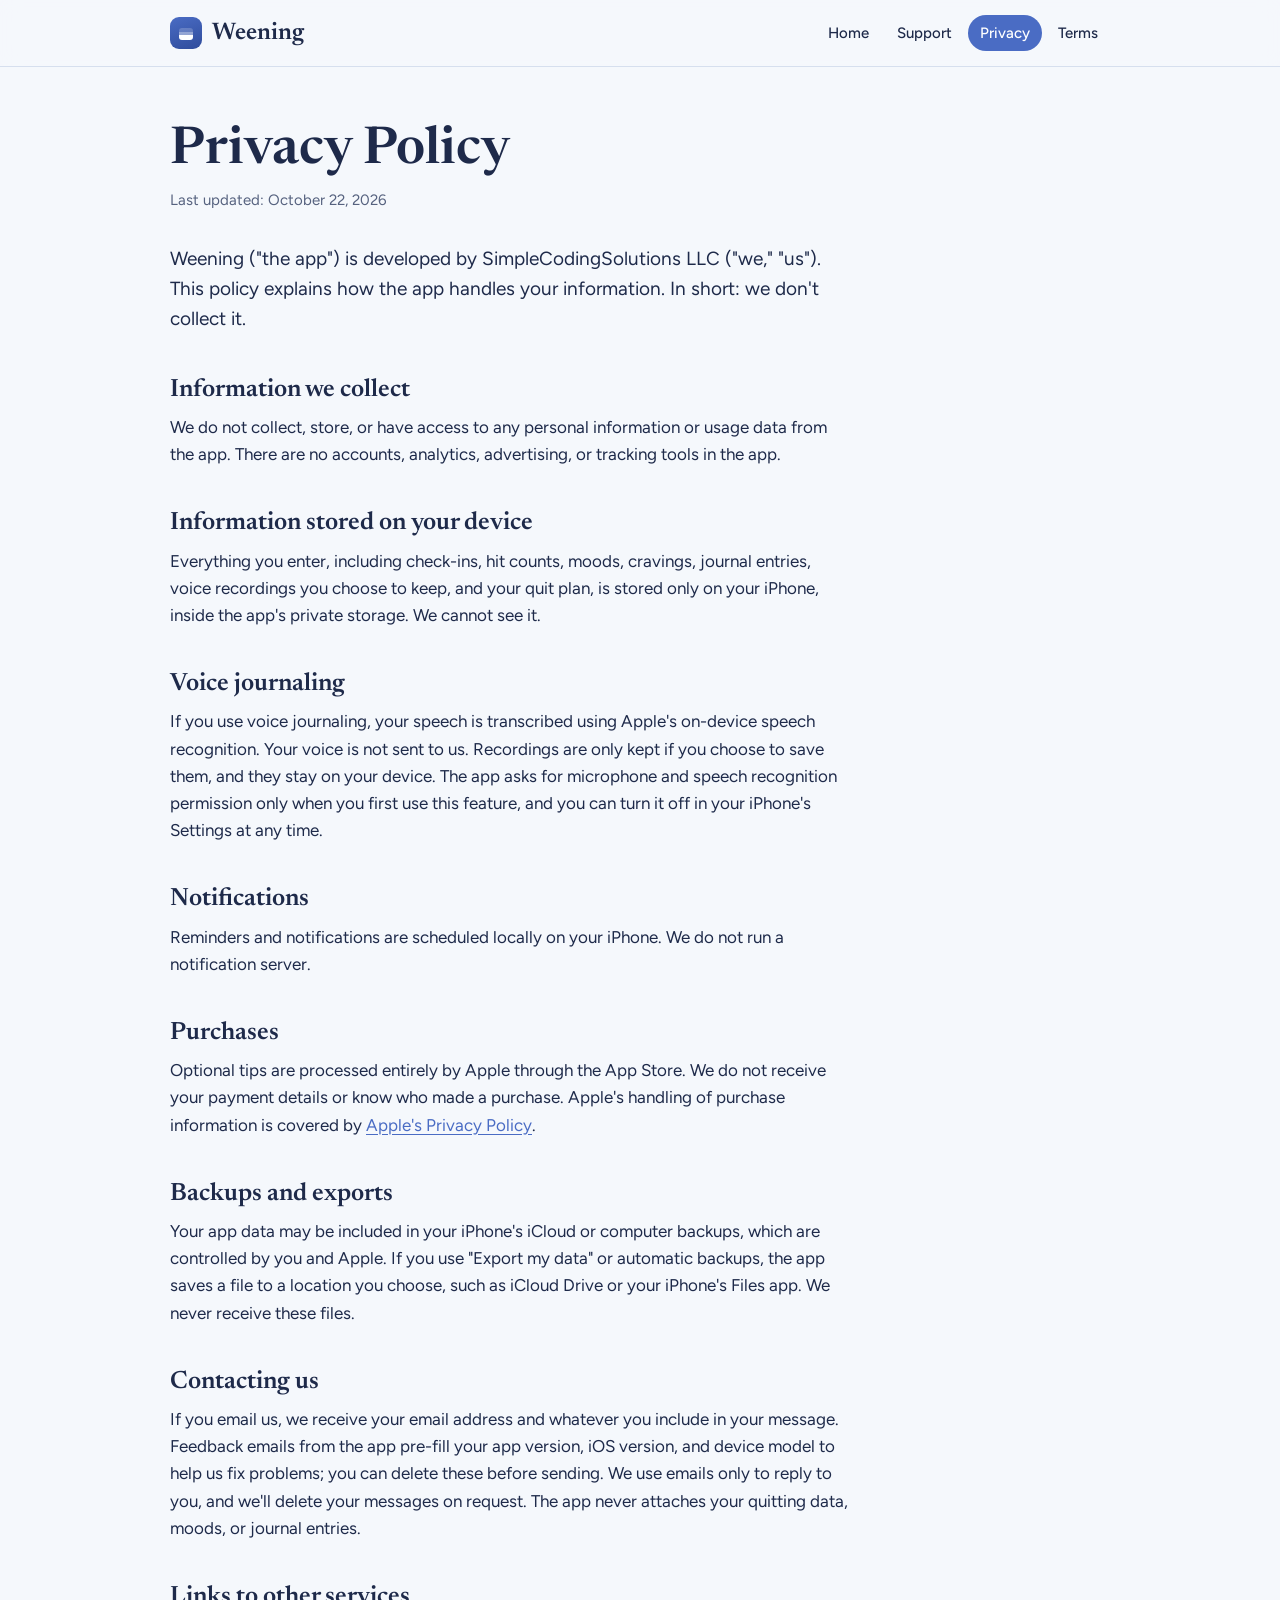
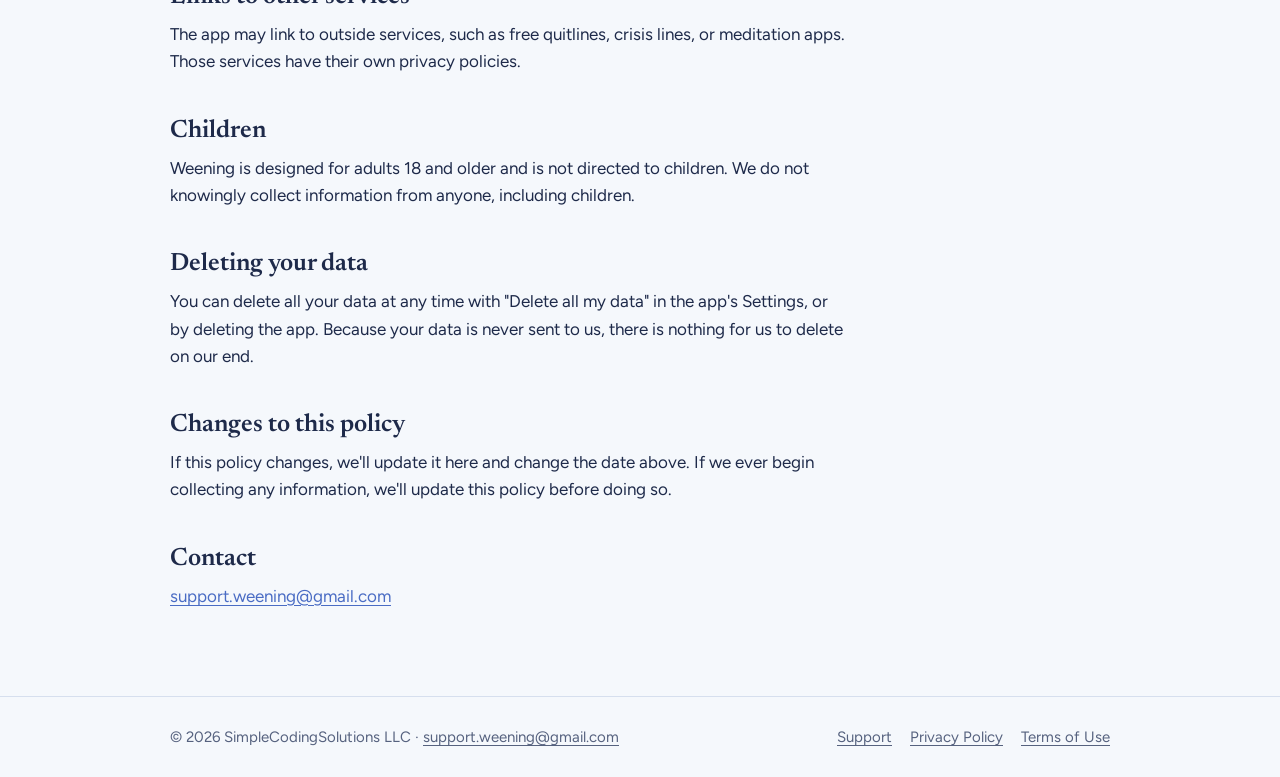
==== privacy.html @ 5518a2dd "v1" ====
<!doctype html>
<html lang="en">
<head>
<meta charset="utf-8">
<meta name="viewport" content="width=device-width, initial-scale=1, viewport-fit=cover">
<title>Privacy Policy · Weening</title>
<meta name="description" content="Weening's privacy policy. Everything you log stays on your iPhone. We don't collect any personal information.">
<link rel="preconnect" href="https://fonts.googleapis.com">
<link rel="preconnect" href="https://fonts.gstatic.com" crossorigin>
<link rel="stylesheet" href="https://fonts.googleapis.com/css2?family=Newsreader:opsz,wght@6..72,500;6..72,600&family=Figtree:wght@400;500;600&display=swap">
<link rel="stylesheet" href="style.css">
</head>
<body>
<header class="site-header">
  <div class="container">
    <a class="brand" href="index.html"><span class="brand-mark" aria-hidden="true"></span>Weening</a>
    <nav aria-label="Main">
      <ul>
        <li><a href="index.html">Home</a></li>
        <li><a href="support.html">Support</a></li>
        <li><a href="privacy.html" aria-current="page">Privacy</a></li>
        <li><a href="terms.html">Terms</a></li>
      </ul>
    </nav>
  </div>
</header>

<main class="doc">
  <div class="container"><div class="doc-inner">
    <h1>Privacy Policy</h1>
    <p class="updated">Last updated: October 22, 2026</p>

    <p class="intro">Weening ("the app") is developed by SimpleCodingSolutions LLC ("we," "us"). This policy explains how the app handles your information. In short: we don't collect it.</p>

    <h2>Information we collect</h2>
    <p>We do not collect, store, or have access to any personal information or usage data from the app. There are no accounts, analytics, advertising, or tracking tools in the app.</p>

    <h2>Information stored on your device</h2>
    <p>Everything you enter, including check-ins, hit counts, moods, cravings, journal entries, voice recordings you choose to keep, and your quit plan, is stored only on your iPhone, inside the app's private storage. We cannot see it.</p>

    <h2>Voice journaling</h2>
    <p>If you use voice journaling, your speech is transcribed using Apple's on-device speech recognition. Your voice is not sent to us. Recordings are only kept if you choose to save them, and they stay on your device. The app asks for microphone and speech recognition permission only when you first use this feature, and you can turn it off in your iPhone's Settings at any time.</p>

    <h2>Notifications</h2>
    <p>Reminders and notifications are scheduled locally on your iPhone. We do not run a notification server.</p>

    <h2>Purchases</h2>
    <p>Optional tips are processed entirely by Apple through the App Store. We do not receive your payment details or know who made a purchase. Apple's handling of purchase information is covered by <a href="https://www.apple.com/legal/privacy/">Apple's Privacy Policy</a>.</p>

    <h2>Backups and exports</h2>
    <p>Your app data may be included in your iPhone's iCloud or computer backups, which are controlled by you and Apple. If you use "Export my data" or automatic backups, the app saves a file to a location you choose, such as iCloud Drive or your iPhone's Files app. We never receive these files.</p>

    <h2>Contacting us</h2>
    <p>If you email us, we receive your email address and whatever you include in your message. Feedback emails from the app pre-fill your app version, iOS version, and device model to help us fix problems; you can delete these before sending. We use emails only to reply to you, and we'll delete your messages on request. The app never attaches your quitting data, moods, or journal entries.</p>

    <h2>Links to other services</h2>
    <p>The app may link to outside services, such as free quitlines, crisis lines, or meditation apps. Those services have their own privacy policies.</p>

    <h2>Children</h2>
    <p>Weening is designed for adults 18 and older and is not directed to children. We do not knowingly collect information from anyone, including children.</p>

    <h2>Deleting your data</h2>
    <p>You can delete all your data at any time with "Delete all my data" in the app's Settings, or by deleting the app. Because your data is never sent to us, there is nothing for us to delete on our end.</p>

    <h2>Changes to this policy</h2>
    <p>If this policy changes, we'll update it here and change the date above. If we ever begin collecting any information, we'll update this policy before doing so.</p>

    <h2>Contact</h2>
    <p><a href="mailto:support.weening@gmail.com">support.weening@gmail.com</a></p>
  </div></div>
</main>

<footer class="site-footer">
  <div class="container">
    <span>© 2026 SimpleCodingSolutions LLC · <a href="mailto:support.weening@gmail.com">support.weening@gmail.com</a></span>
    <ul>
      <li><a href="support.html">Support</a></li>
      <li><a href="privacy.html">Privacy Policy</a></li>
      <li><a href="terms.html">Terms of Use</a></li>
    </ul>
  </div>
</footer>
</body>
</html>
---- style.css ----
/* Weening website — shared styles */
:root {
  --bg: #F5F8FC;
  --card: #FFFFFF;
  --powder: #DCE6F7;
  --fg: #1E2A4A;
  --muted: #56627F;
  --accent: #4A6CC4;
  --accent-ink: #FFFFFF;
  --apricot: #F2A477;
  --line: #D6DFEE;
  --display: "Newsreader", Georgia, "Times New Roman", serif;
  --body: "Figtree", -apple-system, "Segoe UI", Roboto, Helvetica, Arial, sans-serif;
}
@media (prefers-color-scheme: dark) {
  :root {
    --bg: #0F1629;
    --card: #1A2440;
    --powder: #24315A;
    --fg: #E8EEF9;
    --muted: #A2AECB;
    --accent: #84A0EA;
    --accent-ink: #0F1629;
    --apricot: #F2A477;
    --line: #2C3A63;
    color-scheme: dark;
  }
}

* { box-sizing: border-box; }
html { -webkit-text-size-adjust: 100%; }
body {
  margin: 0;
  background: var(--bg);
  color: var(--fg);
  font-family: var(--body);
  font-size: 17px;
  line-height: 1.6;
}
a { color: var(--accent); text-underline-offset: 3px; }
a:hover { text-decoration-thickness: 2px; }
:focus-visible { outline: 3px solid var(--apricot); outline-offset: 3px; border-radius: 4px; }

.container {
  max-width: 980px;
  margin: 0 auto;
  padding-left: max(20px, env(safe-area-inset-left, 0px));
  padding-right: max(20px, env(safe-area-inset-right, 0px));
}

/* Header */
.site-header {
  position: sticky;
  top: 0;
  z-index: 10;
  background: color-mix(in srgb, var(--bg) 88%, transparent);
  backdrop-filter: blur(10px);
  -webkit-backdrop-filter: blur(10px);
  border-bottom: 1px solid var(--line);
}
.site-header .container {
  display: flex;
  align-items: center;
  justify-content: space-between;
  gap: 16px;
  flex-wrap: wrap;
  padding-block: 14px;
}
.brand {
  display: flex;
  align-items: center;
  gap: 10px;
  text-decoration: none;
  color: var(--fg);
  font-family: var(--display);
  font-weight: 600;
  font-size: 24px;
}
.brand-mark {
  width: 32px; height: 32px;
  border-radius: 9px;
  background: linear-gradient(160deg, var(--accent), #2F4C9C);
  position: relative;
  flex: none;
}
.brand-mark::after {
  content: "";
  position: absolute;
  left: 9px; right: 9px; bottom: 9px;
  height: 12px;
  border-radius: 3px;
  background: linear-gradient(to top, #fff 0 40%, rgba(255,255,255,.45) 40% 70%, rgba(255,255,255,.2) 70%);
}
nav ul { list-style: none; display: flex; gap: 4px; margin: 0; padding: 0; flex-wrap: wrap; }
nav a {
  display: block;
  padding: 6px 12px;
  border-radius: 99px;
  color: var(--fg);
  text-decoration: none;
  font-size: 15px;
  font-weight: 500;
}
nav a:hover { background: var(--powder); }
nav a[aria-current="page"] { background: var(--accent); color: var(--accent-ink); }

/* Home hero */
.hero { padding-block: 72px 56px; }
.hero-grid {
  display: grid;
  grid-template-columns: 1.15fr .85fr;
  gap: 48px;
  align-items: center;
}
.hero h1 {
  font-family: var(--display);
  font-weight: 600;
  font-size: clamp(42px, 7vw, 68px);
  line-height: 1.02;
  letter-spacing: -.01em;
  margin: 0 0 20px;
  text-wrap: balance;
}
.hero p.lede { font-size: 19px; color: var(--muted); max-width: 34em; margin: 0 0 28px; }
.badge-soon {
  display: inline-flex; align-items: center; gap: 10px;
  padding: 10px 18px;
  border-radius: 99px;
  background: var(--fg);
  color: var(--bg);
  font-weight: 600;
  font-size: 15px;
}
.badge-soon .dot { width: 8px; height: 8px; border-radius: 50%; background: var(--apricot); }

/* Phone illustration */
.phone {
  justify-self: center;
  width: 100%;
  max-width: 290px;
  aspect-ratio: 9 / 18.5;
  border-radius: 42px;
  background: var(--card);
  border: 10px solid var(--fg);
  padding: 26px 18px;
  display: flex; flex-direction: column; gap: 14px;
  box-shadow: 0 30px 60px -30px rgba(30,42,74,.45);
}
.phone .small { font-size: 12px; color: var(--muted); }
.phone .big { font-family: var(--display); font-size: 40px; font-weight: 600; line-height: 1; }
.phone .tile { background: var(--powder); border-radius: 16px; padding: 12px 14px; }
.phone .bar { height: 8px; border-radius: 99px; background: var(--bg); overflow: hidden; margin-top: 8px; }
.phone .bar span { display: block; height: 100%; width: 64%; background: var(--apricot); border-radius: 99px; }
.phone .rings { display: flex; justify-content: space-between; margin-top: 8px; }
.phone .rings i { width: 22px; height: 22px; border-radius: 50%; border: 3px solid var(--card); }
.phone .rings i.full { border-color: var(--apricot); }
.phone .rings i.part { border-color: var(--accent); }
.phone .sos {
  margin-top: auto;
  text-align: center;
  background: var(--accent); color: var(--accent-ink);
  border-radius: 99px; padding: 12px; font-weight: 600; font-size: 14px;
}

/* Features */
.features { padding-block: 24px 72px; }
.features-grid { display: grid; grid-template-columns: repeat(3, 1fr); gap: 20px; }
.feature {
  background: var(--card);
  border: 1px solid var(--line);
  border-radius: 20px;
  padding: 24px;
}
.feature h2 { font-family: var(--display); font-weight: 600; font-size: 24px; line-height: 1.2; margin: 0 0 8px; }
.feature p { margin: 0; color: var(--muted); font-size: 16px; }

.promise {
  background: var(--accent);
  color: var(--accent-ink);
  padding-block: 56px;
}
.promise p {
  font-family: var(--display);
  font-size: clamp(26px, 4vw, 36px);
  line-height: 1.25;
  margin: 0;
  max-width: 24em;
  text-wrap: balance;
}

/* Document pages */
.doc { padding-block: 56px 72px; }
.doc-inner { max-width: 680px; }
.doc h1 {
  font-family: var(--display);
  font-weight: 600;
  font-size: clamp(38px, 6vw, 52px);
  line-height: 1.08;
  margin: 0 0 8px;
}
.doc .updated { color: var(--muted); font-size: 15px; margin: 0 0 32px; }
.doc .intro { font-size: 19px; margin: 0 0 8px; }
.doc h2 {
  font-family: var(--display);
  font-weight: 600;
  font-size: 25px;
  line-height: 1.25;
  margin: 40px 0 8px;
}
.doc p { margin: 0 0 14px; }
.doc ul { padding-left: 1.2em; margin: 0 0 14px; }

.contact-card {
  background: var(--card);
  border: 1px solid var(--line);
  border-radius: 20px;
  padding: 24px;
  margin: 8px 0 8px;
}
.contact-card .email { font-size: 20px; font-weight: 600; word-break: break-all; }
.contact-card p { margin: 6px 0 0; color: var(--muted); }

details {
  border-bottom: 1px solid var(--line);
  padding-block: 4px;
}
details:first-of-type { border-top: 1px solid var(--line); }
summary {
  cursor: pointer;
  list-style: none;
  padding: 14px 32px 14px 0;
  font-weight: 600;
  position: relative;
}
summary::-webkit-details-marker { display: none; }
summary::after {
  content: "+";
  position: absolute; right: 4px; top: 10px;
  font-size: 22px; font-weight: 400; color: var(--accent);
}
details[open] summary::after { content: "–"; }
details p { margin: 0 0 16px; color: var(--muted); }

.help-box {
  margin-top: 40px;
  background: var(--powder);
  border-radius: 20px;
  padding: 24px;
}
.help-box h2 { margin-top: 0; }
.help-box p:last-child { margin-bottom: 0; }

/* Footer */
.site-footer { border-top: 1px solid var(--line); padding-block: 28px; font-size: 15px; color: var(--muted); }
.site-footer .container { display: flex; justify-content: space-between; gap: 12px 24px; flex-wrap: wrap; }
.site-footer a { color: var(--muted); }
.site-footer ul { list-style: none; display: flex; gap: 18px; margin: 0; padding: 0; flex-wrap: wrap; }

@media (max-width: 780px) {
  .hero { padding-block: 44px 32px; }
  .hero-grid { grid-template-columns: 1fr; gap: 40px; }
  .features-grid { grid-template-columns: 1fr; }
  .phone { max-width: 250px; }
}
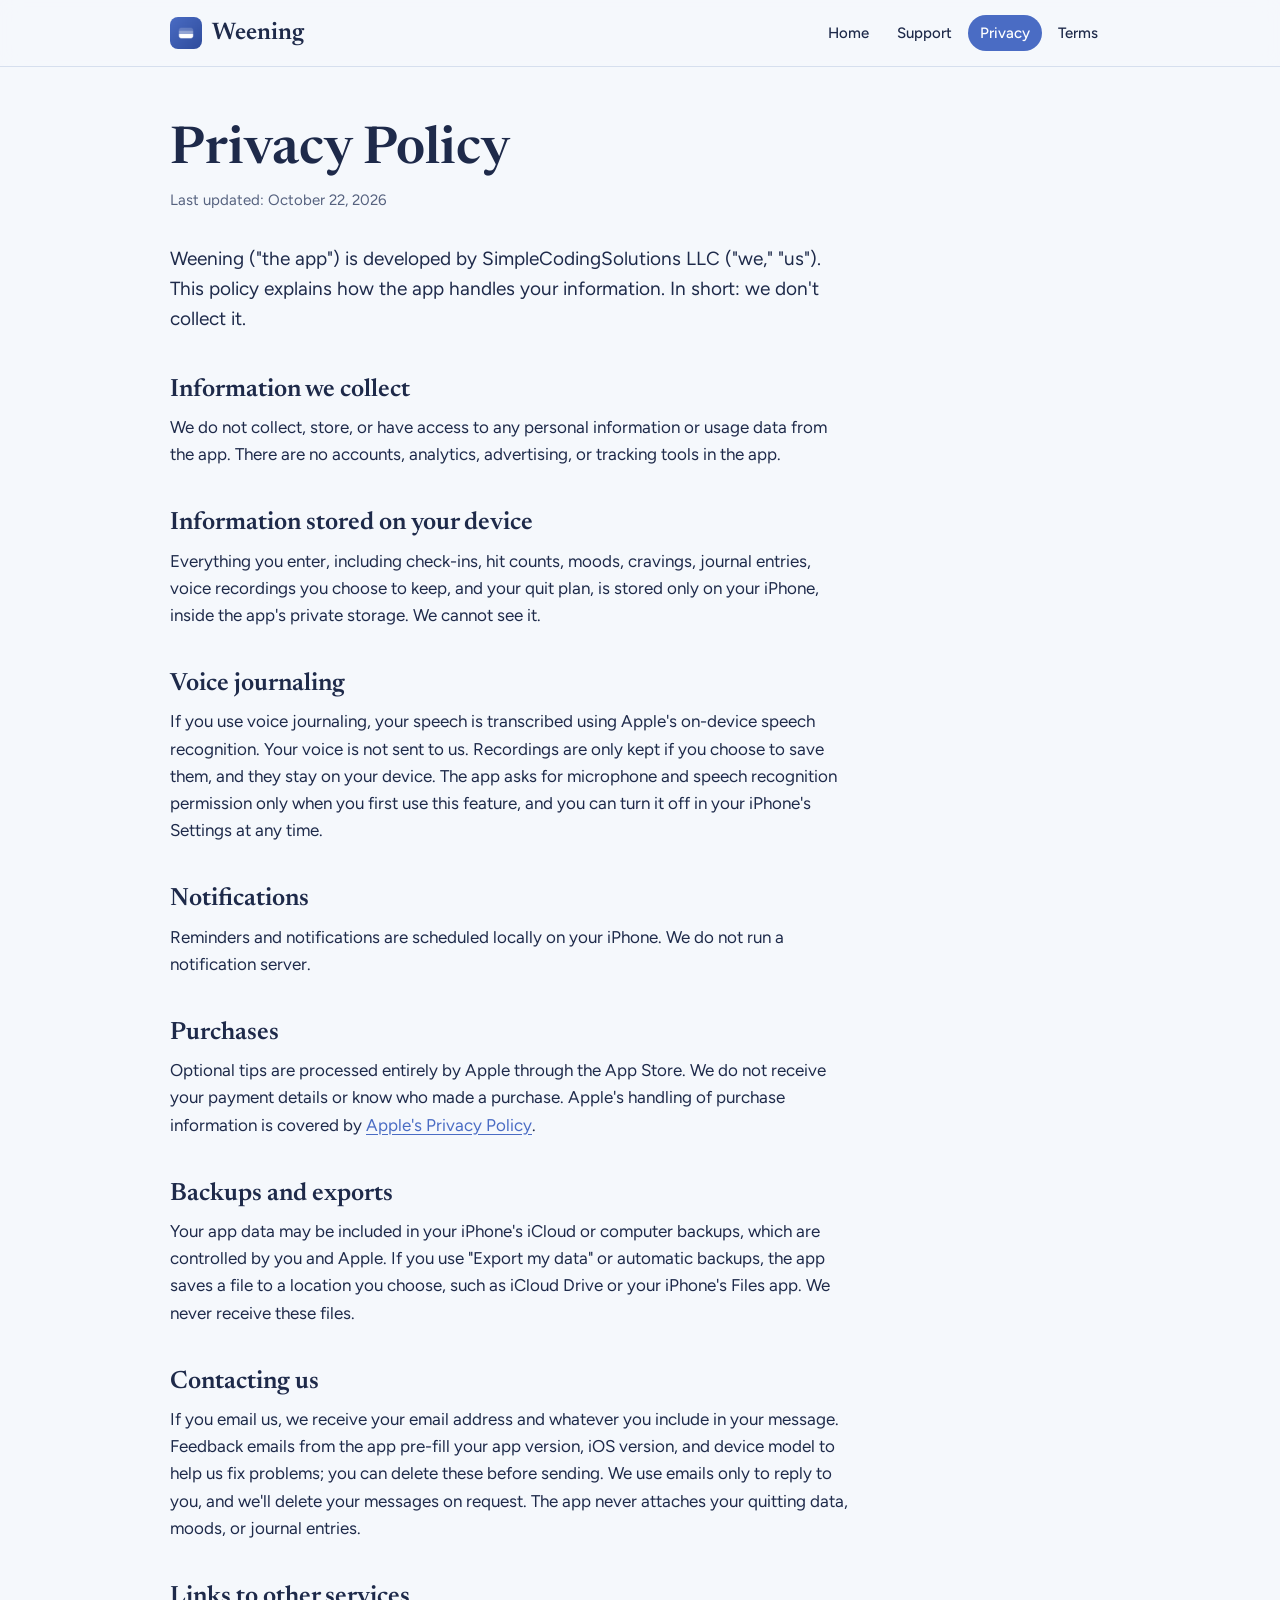
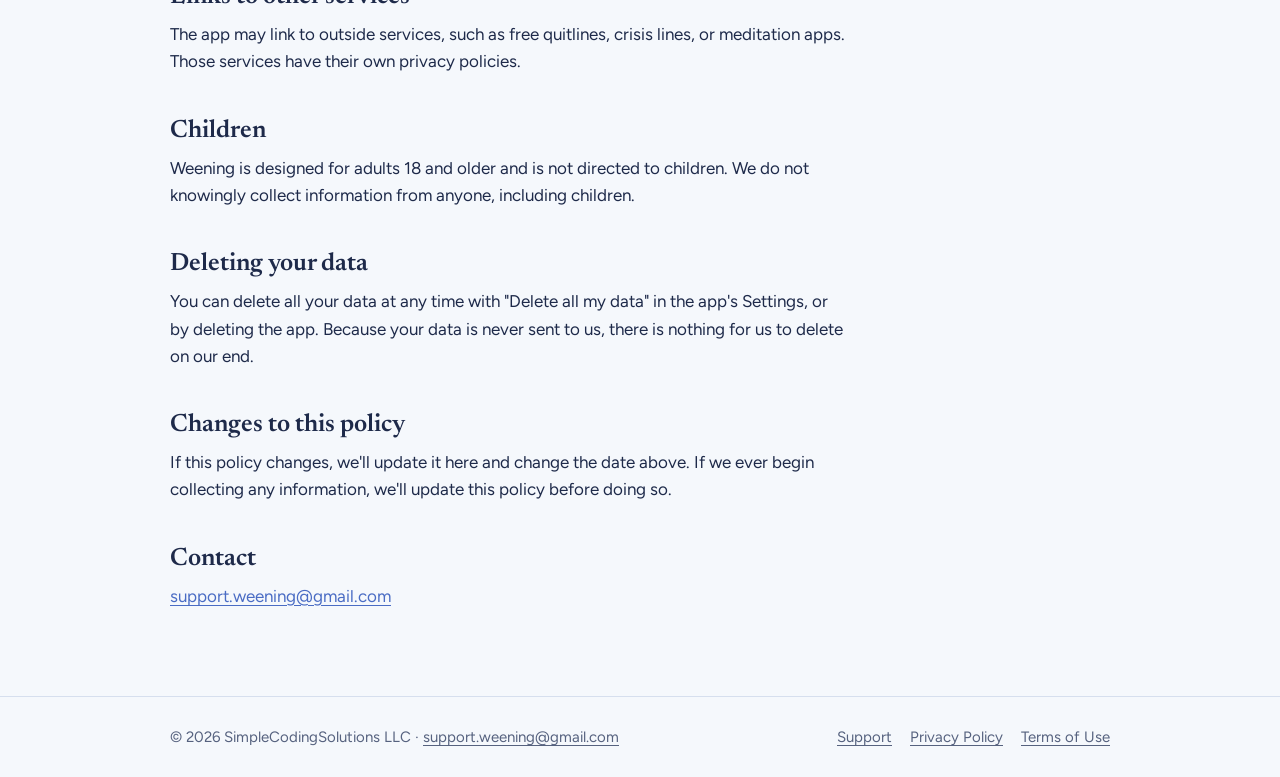
==== commit 1dc4cbf7: "websiteUpdate real screenshots added" ====
--- a/privacy.html
+++ b/privacy.html
@@ -8,12 +8,14 @@
 <link rel="preconnect" href="https://fonts.googleapis.com">
 <link rel="preconnect" href="https://fonts.gstatic.com" crossorigin>
 <link rel="stylesheet" href="https://fonts.googleapis.com/css2?family=Newsreader:opsz,wght@6..72,500;6..72,600&family=Figtree:wght@400;500;600&display=swap">
+<link rel="icon" href="images/favicon.png">
+<link rel="apple-touch-icon" href="images/apple-touch-icon.png">
 <link rel="stylesheet" href="style.css">
 </head>
 <body>
 <header class="site-header">
   <div class="container">
-    <a class="brand" href="index.html"><span class="brand-mark" aria-hidden="true"></span>Weening</a>
+    <a class="brand" href="index.html"><img class="brand-icon" src="images/apple-touch-icon.png" alt="" width="32" height="32">Weening</a>
     <nav aria-label="Main">
       <ul>
         <li><a href="index.html">Home</a></li>
--- a/style.css
+++ b/style.css
@@ -262,3 +262,31 @@
   .features-grid { grid-template-columns: 1fr; }
   .phone { max-width: 250px; }
 }
+
+/* Brand icon, centered hero, screenshot gallery */
+.brand-icon { width: 32px; height: 32px; border-radius: 8px; flex: none; }
+.hero-centered { text-align: center; padding-block: 64px 0; }
+.hero-centered h1 { margin-inline: auto; max-width: 14em; }
+.hero-centered .accent { color: var(--accent); }
+.hero-centered .lede { margin-inline: auto; }
+.hero-image-wrap { margin-top: 40px; }
+.hero-image { width: 100%; height: auto; border-radius: 28px; display: block; box-shadow: 0 30px 60px -36px rgba(30,42,74,.45); }
+.features { padding-block: 56px 72px; }
+.gallery { padding-block: 8px 72px; }
+.section-title { font-family: var(--display); font-weight: 600; font-size: clamp(30px, 5vw, 40px); line-height: 1.15; margin: 0 0 8px; }
+.section-sub { color: var(--muted); margin: 0 0 24px; }
+.gallery-track {
+  display: flex; gap: 18px; overflow-x: auto; scroll-snap-type: x mandatory;
+  padding-block: 4px 16px;
+  padding-left: max(20px, env(safe-area-inset-left, 0px));
+  scroll-padding-left: max(20px, env(safe-area-inset-left, 0px));
+  padding-right: max(20px, env(safe-area-inset-right, 0px));
+  scrollbar-width: thin;
+}
+@media (min-width: 1020px) { .gallery-track { padding-left: calc((100% - 940px) / 2); scroll-padding-left: calc((100% - 940px) / 2); } }
+.gallery-track img { width: 260px; height: auto; flex: none; border-radius: 22px; scroll-snap-align: start; box-shadow: 0 16px 36px -22px rgba(30,42,74,.5); }
+@media (max-width: 780px) {
+  .hero-centered { padding-block: 40px 0; }
+  .hero-image { border-radius: 18px; }
+  .gallery-track img { width: 220px; }
+}
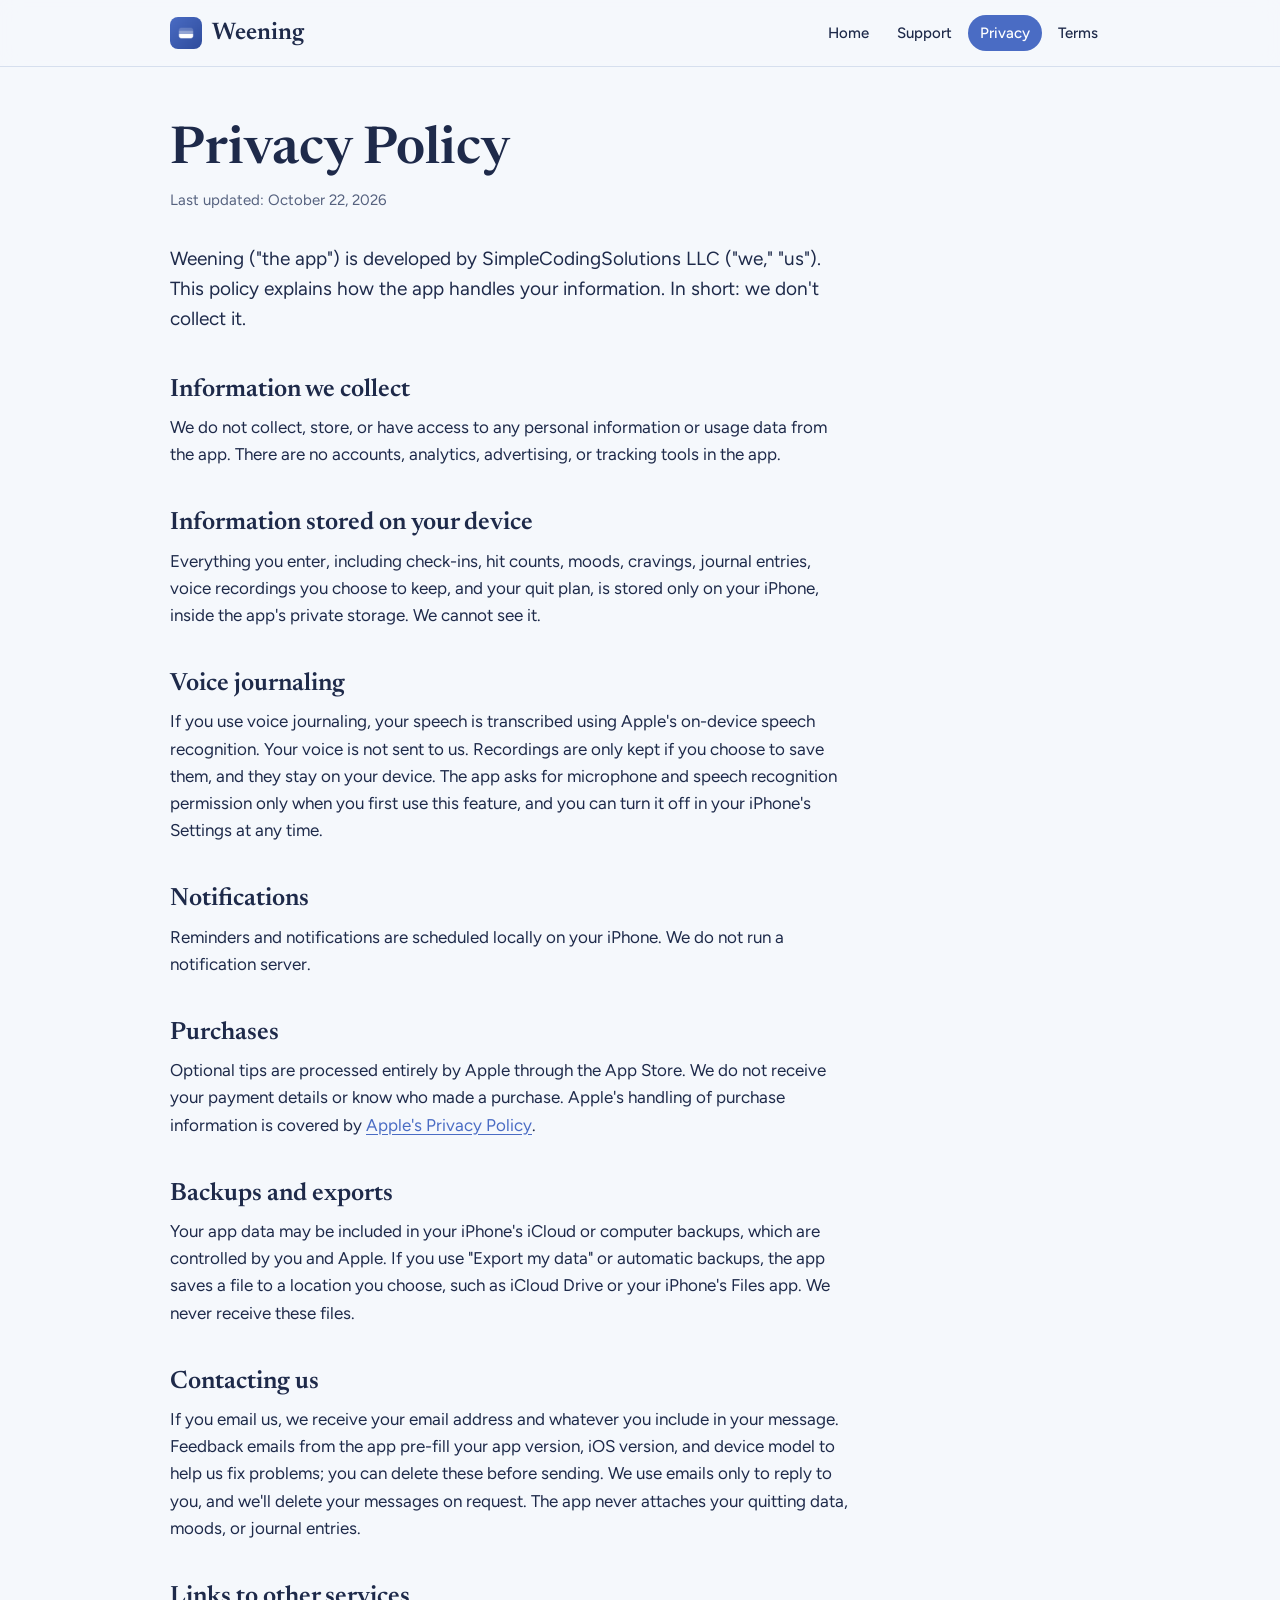
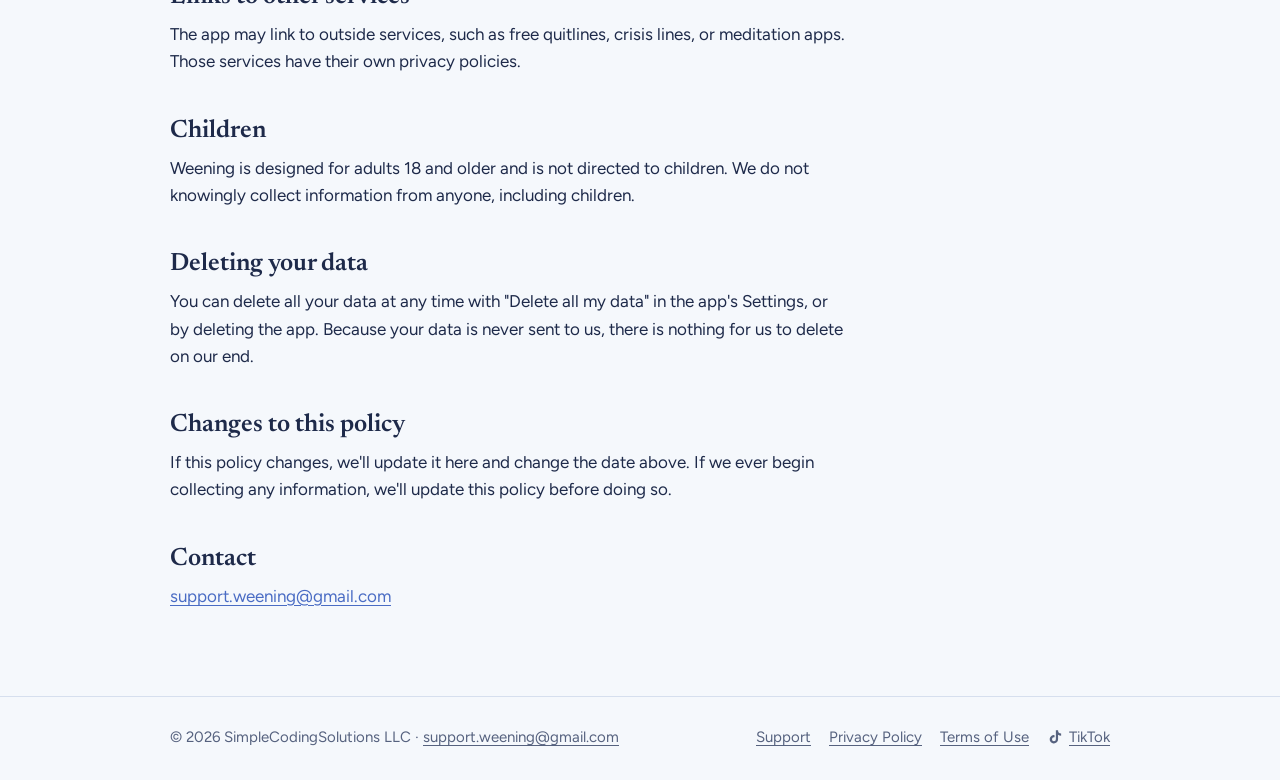
==== commit bda875cd: "tik tok link and donation promise" ====
--- a/privacy.html
+++ b/privacy.html
@@ -79,6 +79,7 @@
       <li><a href="support.html">Support</a></li>
       <li><a href="privacy.html">Privacy Policy</a></li>
       <li><a href="terms.html">Terms of Use</a></li>
+      <li><a class="social" href="https://www.tiktok.com/@weening_app" rel="noopener" target="_blank" aria-label="Weening on TikTok"><svg aria-hidden="true" width="16" height="16" viewBox="0 0 24 24"><path fill="currentColor" d="M16.6 2h-3.3v13.3a2.9 2.9 0 1 1-2.9-2.9c.3 0 .6 0 .9.1V9.2a6.3 6.3 0 1 0 5.3 6.2V8.6a7.9 7.9 0 0 0 4.6 1.5V6.8a4.6 4.6 0 0 1-4.6-4.6z"/></svg>TikTok</a></li>
     </ul>
   </div>
 </footer>
--- a/style.css
+++ b/style.css
@@ -290,3 +290,11 @@
   .hero-image { border-radius: 18px; }
   .gallery-track img { width: 220px; }
 }
+
+.site-footer .social { display: inline-flex; align-items: center; gap: 6px; }
+.follow { margin: 18px 0 0; color: var(--muted); font-size: 16px; }
+
+.giving { padding-block: 0 64px; }
+.giving-inner { max-width: 720px; }
+.giving-inner p { font-size: 18px; margin: 0 0 10px; }
+.giving-note { color: var(--muted); font-size: 15px !important; }
